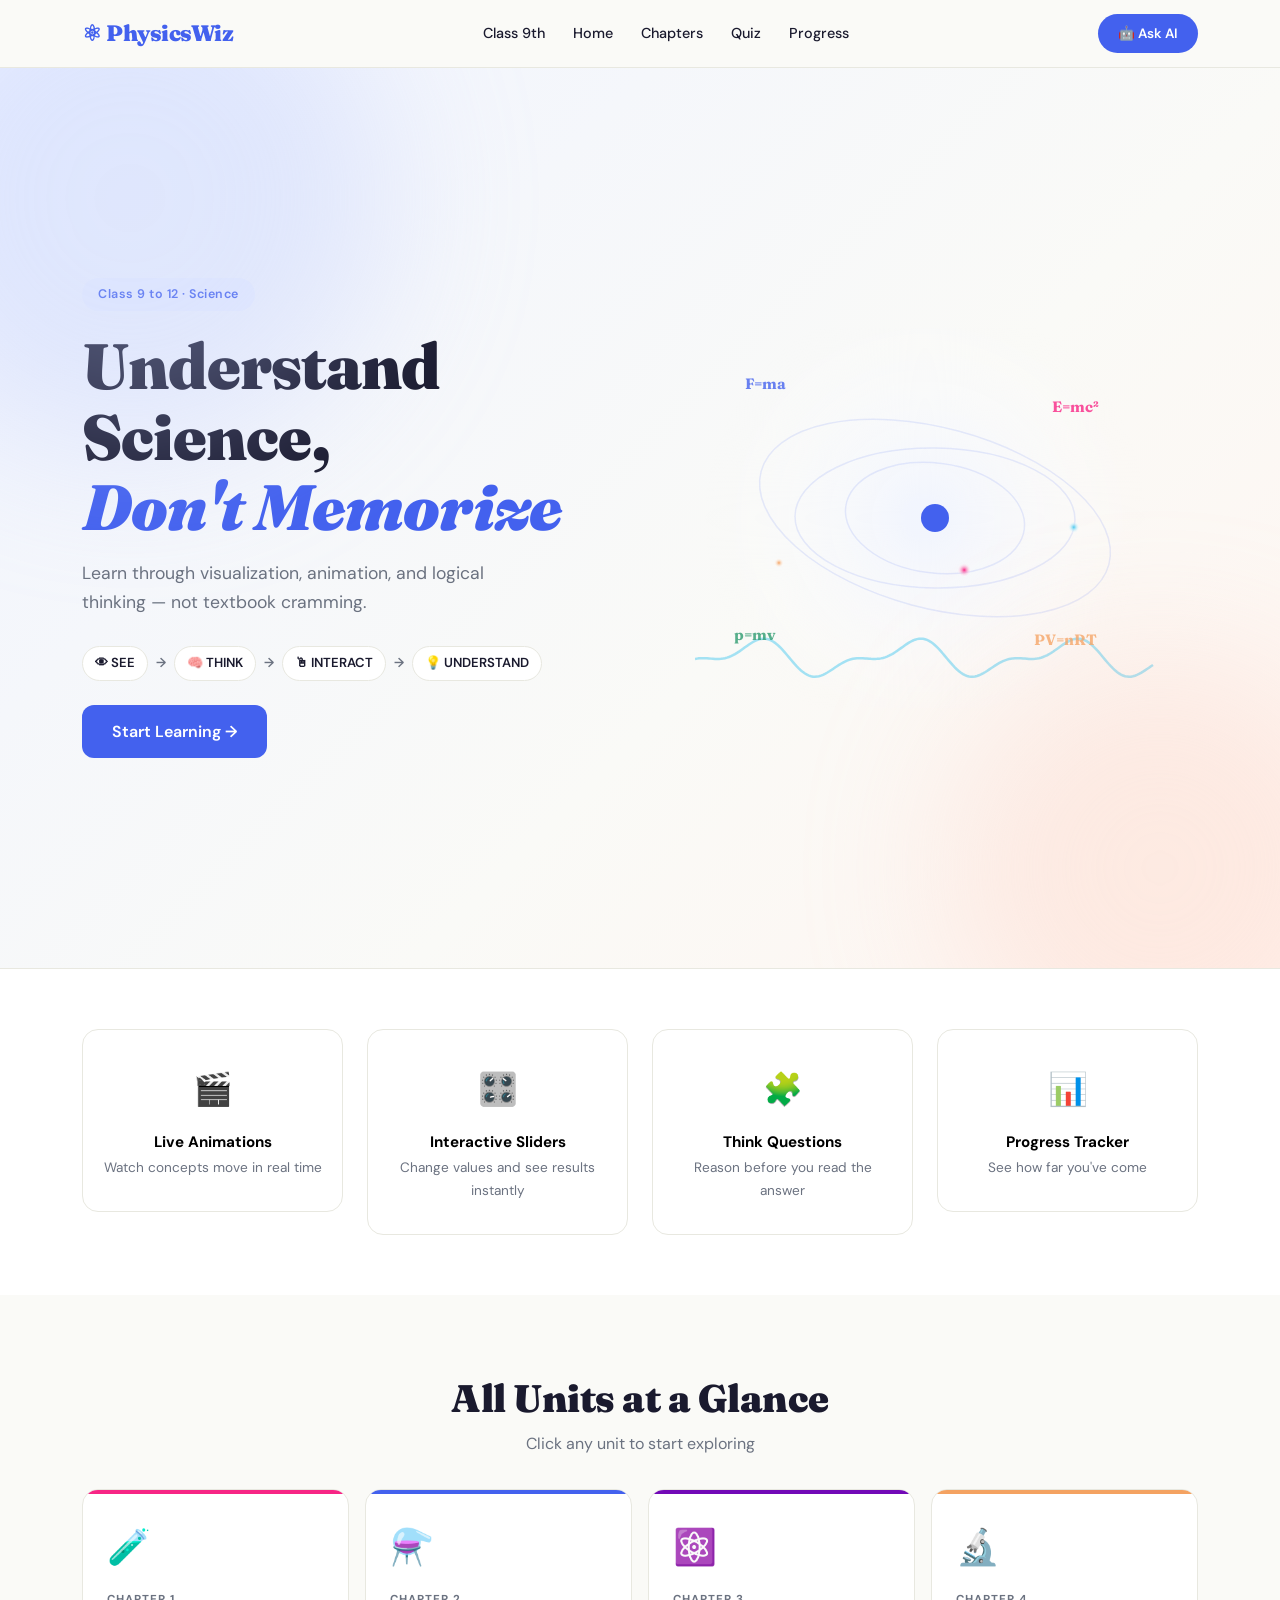
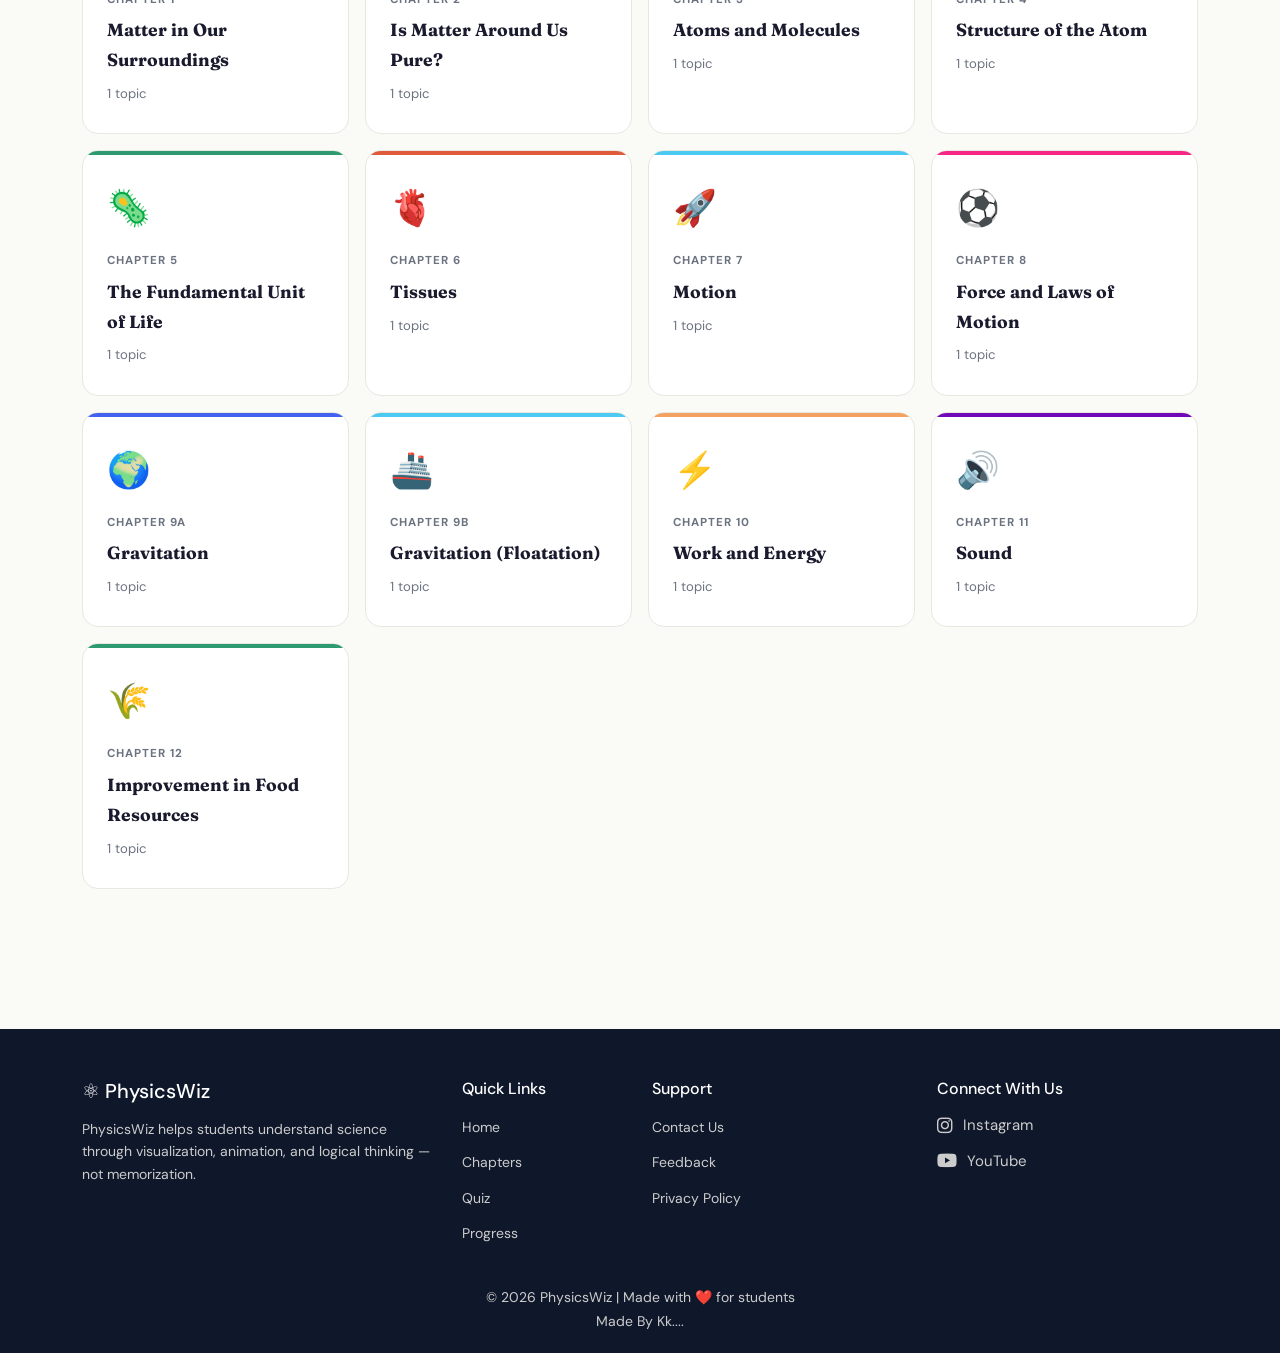
==== Class9th/class_Ninth.html @ 3801baea "Add files via upload" ====
<!DOCTYPE html>
<html lang="en">

<head>
  <meta charset="UTF-8" />
  <meta name="viewport" content="width=device-width, initial-scale=1.0" />
  <title>PhysicsWiz — Understand, Don't Memorize</title>
  <link href="https://cdn.jsdelivr.net/npm/bootstrap@5.3.3/dist/css/bootstrap.min.css" rel="stylesheet" />
  <link
    href="https://fonts.googleapis.com/css2?family=Fraunces:ital,wght@0,400;0,700;0,900;1,400&family=DM+Sans:wght@300;400;500;600&display=swap"
    rel="stylesheet" />
  <link rel="stylesheet" href="class9th.css" />
  <link rel="stylesheet" href="https://cdnjs.cloudflare.com/ajax/libs/font-awesome/6.5.0/css/all.min.css">
</head>

<body>

  <!--Nav Bar -->

  <nav class="pw-nav" id="mainNav">
    <div class="container d-flex align-items-center justify-content-between">

      <a href="#" class="pw-brand" onclick="showPage('home')">⚛ PhysicsWiz</a>

      <!-- MOBILE MENU BUTTON -->
      <button class="menu-toggle" id="menuBtn" onclick="toggleMenu(event)">
        <i class="fas fa-bars"></i>
      </button>

      <!-- NAV LINKS -->
      <div class="nav-links" id="mobileMenu">
        <a href="class_Ninth.html">Class 9th</a>
        <a href="#" onclick="showPage('home')">Home</a>
        <a href="#" onclick="showPage('units')">Chapters</a>
        <a href="#" onclick="showPage('quiz')">Quiz</a>
        <a href="#" onclick="showPage('progress')">Progress</a>
      </div>

      <button class="pw-ask-btn" onclick="openAskAI()">🤖 Ask AI</button>

    </div>
  </nav>

  <!-- ============================================================ HOME PAGE -->
  <div id="page-home" class="page active">

    <section class="hero-section">
      <div class="hero-blob blob1"></div>
      <div class="hero-blob blob2"></div>
      <div class="container">
        <div class="row align-items-center min-vh-100">
          <div class="col-lg-6">
            <div class="hero-badge">Class 9 to 12 · Science</div>
            <h1 class="hero-title">Understand Science,<br><em>Don't Memorize</em></h1>
            <p class="hero-sub">Learn through visualization, animation, and logical thinking — not textbook cramming.
            </p>
            <div class="hero-flow">
              <span>👁 SEE</span><span class="arrow">→</span>
              <span>🧠 THINK</span><span class="arrow">→</span>
              <span>🖱 INTERACT</span><span class="arrow">→</span>
              <span>💡 UNDERSTAND</span>
            </div>
            <button class="pw-btn-primary mt-4" onclick="showPage('units')">Start Learning →</button>
          </div>
          <div class="col-lg-6 d-none d-lg-flex justify-content-center">
            <canvas id="heroCanvas" width="460" height="380"></canvas>
          </div>
        </div>
      </div>
    </section>

    <!-- FEATURES -->
    <section class="features-section">
      <div class="container">
        <div class="row g-4">
          <div class="col-md-3 col-6">
            <div class="feat-card">
              <div class="feat-icon">🎬</div>
              <a class="feat-title" href="/B_features/Animation.html" style="text-decoration: none; color: black;">Live
                Animations</a>
              <div class="feat-desc">Watch concepts move in real time</div>
            </div>
          </div>
          <div class="col-md-3 col-6">
            <div class="feat-card">
              <div class="feat-icon">🎛️</div>
              <a class="feat-title" href="/B_features/Animation.html"
                style="text-decoration: none; color: black;">Interactive Sliders</a>
              <div class="feat-desc">Change values and see results instantly</div>
            </div>
          </div>
          <div class="col-md-3 col-6">
            <div class="feat-card">
              <div class="feat-icon">🧩</div>
              <a class="feat-title" href="/B_features/Animation.html" style="text-decoration: none; color: black;">Think
                Questions</a>
              <div class="feat-desc">Reason before you read the answer</div>
            </div>
          </div>
          <div class="col-md-3 col-6">
            <div class="feat-card">
              <div class="feat-icon">📊</div>
              <a class="feat-title" href="/B_features/Animation.html"
                style="text-decoration: none; color: black;">Progress Tracker</a>
              <div class="feat-desc">See how far you've come</div>
            </div>
          </div>
        </div>
      </div>
    </section>

    <!-- QUICK UNITS -->
    <section class="section-pad">
      <div class="container">
        <h2 class="section-heading text-center">All Units at a Glance</h2>
        <p class="section-sub text-center">Click any unit to start exploring</p>
        <div class="row g-3 mt-3" id="homeUnitGrid"></div>
      </div>
    </section>
  </div>

  <!-- ============================================================ UNITS PAGE -->
  <div id="page-units" class="page">
    <div class="page-hero">
      <div class="container">
        <h2 class="page-title">📚 All Chapters</h2>
        <p class="page-sub">Choose a chapter to begin your journey</p>
      </div>
    </div>
    <div class="container section-pad">
      <div class="row g-4" id="unitsGrid"></div>
    </div>
  </div>

  <!-- ============================================================ CONCEPT PAGE -->
  <div id="page-concept" class="page">
    <div class="container section-pad" id="conceptContent"></div>
  </div>

  <!-- ============================================================ QUIZ PAGE -->
  <div id="page-quiz" class="page">
    <div class="page-hero">
      <div class="container">
        <h2 class="page-title">🎯 Chapter Quiz</h2>
        <p class="page-sub">Test your understanding — instant feedback after each answer</p>
      </div>
    </div>
    <div class="container section-pad">
      <div class="row justify-content-center">
        <div class="col-lg-8">
          <div class="quiz-chapter-select mb-4">
            <label class="fw-600 mb-2 d-block">Choose Chapter:</label>
            <select class="pw-select" id="quizChapterSelect" onchange="loadQuiz()"></select>
          </div>
          <div id="quizContainer"></div>
        </div>
      </div>
    </div>
  </div>

  <!-- ============================================================ PROGRESS PAGE -->
  <div id="page-progress" class="page">
    <div class="page-hero">
      <div class="container">
        <h2 class="page-title">📈 My Progress</h2>
        <p class="page-sub">Track your learning journey</p>
      </div>
    </div>
    <div class="container section-pad">
      <div class="row g-4">
        <div class="col-lg-4">
          <div class="progress-card text-center">
            <div class="big-stat" id="progPercent">0%</div>
            <div class="stat-label">Overall Completion</div>
            <div class="pw-progress mt-3">
              <div class="pw-progress-bar" id="overallBar" style="width:0%"></div>
            </div>
          </div>
        </div>
        <div class="col-lg-4">
          <div class="progress-card text-center">
            <div class="big-stat" id="progTopics">0</div>
            <div class="stat-label">Topics Completed</div>
          </div>
        </div>
        <div class="col-lg-4">
          <div class="progress-card text-center">
            <div class="big-stat" id="progQuiz">0</div>
            <div class="stat-label">Quiz Score Points</div>
          </div>
        </div>
      </div>
      <div class="mt-5" id="progressDetails"></div>
      <div class="text-center mt-4">
        <button class="pw-btn-outline" onclick="resetProgress()">🔄 Reset Progress</button>
      </div>
    </div>
  </div>

  <!-- ============================================================ ASK AI MODAL -->
  <div class="pw-modal" id="askAIModal">
    <div class="pw-modal-box">
      <div class="pw-modal-head">
        <span>🤖 Ask PhysicsWiz AI</span>
        <button class="pw-modal-close" onclick="closeAskAI()">✕</button>
      </div>
      <div class="pw-modal-body">
        <p class="text-muted small mb-3">Ask any Class 10 or 12 Physics question — get a clear, simple explanation.</p>
        <div id="aiChat" class="ai-chat-box"></div>
        <div class="ai-input-row mt-3">
          <input type="text" id="aiInput" class="pw-input" placeholder="e.g. Why does current flow from + to −?"
            onkeydown="if(event.key==='Enter')sendAI()" />
          <button class="pw-btn-primary" onclick="sendAI()">Ask</button>
        </div>
      </div>
    </div>
  </div>

  <script src="https://cdn.jsdelivr.net/npm/bootstrap@5.3.3/dist/js/bootstrap.bundle.min.js"></script>
  <script src="data.js"></script>
  <script src="app.js"></script>


  <!-- ================= FOOTER ================= -->
  <footer class="pw-footer">

    <div class="container">
      <div class="row g-4">

        <!-- ABOUT -->
        <div class="col-md-4">
          <h5>⚛ PhysicsWiz</h5>
          <p>
            PhysicsWiz helps students understand science through
            visualization, animation, and logical thinking — not memorization.
          </p>
        </div>

        <!-- QUICK LINKS -->
        <div class="col-md-2">
          <h6>Quick Links</h6>
          <ul>
            <li><a href="#" onclick="showPage('home')">Home</a></li>
            <li><a href="#" onclick="showPage('units')">Chapters</a></li>
            <li><a href="#" onclick="showPage('quiz')">Quiz</a></li>
            <li><a href="#" onclick="showPage('progress')">Progress</a></li>
          </ul>
        </div>

        <!-- SUPPORT -->
        <div class="col-md-3">
          <h6>Support</h6>
          <ul>
            <li><a href="Login.html">Contact Us</a></li>
            <li><a href="Feedback.html">Feedback</a></li>
            <li><a href="Privacy.html">Privacy Policy</a></li>
          </ul>
        </div>

        <!-- SOCIAL -->
        <div class="col-md-3">
          <h6>Connect With Us</h6>

          <div class="social-icons">
            <a href="https://www.instagram.com/vashistha_kk_?igsh=aXB6cnVmYXVwcDll" target="_blank"
              class="social-link insta">
              <i class="fab fa-instagram"></i> Instagram </a>

            <a href="https://youtube.com/@nangamerr?si=YR5rqwl-eV5WVRMB" target="_blank" class="social-link yt">
              <i class="fab fa-youtube"></i> YouTube
            </a>
          </div>
        </div>

        <div class="text-center small">
          © 2026 PhysicsWiz | Made with ❤️ for students <br> Made By Kk....
        </div>
      </div>

  </footer>
</body>

</html>
---- Class9th/class9th.css ----
/* ============================================================
   SCIENCEWIZ CLASS 9 — STYLESHEET
   Same design as PhysicsWiz — Warm Scientific aesthetic
   Fraunces serif display, DM Sans body
   ============================================================ */

:root {
  --ink: #1a1a2e;
  --accent: #4361ee;
  --accent2: #f72585;
  --accent3: #4cc9f0;
  --gold: #f4a261;
  --cream: #fafaf7;
  --card: #ffffff;
  --border: #e8e8e0;
  --muted: #6b7280;
  --success: #2d9b6f;
  --warn: #e05b3c;
  --radius: 16px;
  --shadow: 0 4px 24px rgba(67, 97, 238, 0.08);
}

*,
*::before,
*::after {
  box-sizing: border-box;
  margin: 0;
  padding: 0;
}

body {
  font-family: 'DM Sans', sans-serif;
  background: var(--cream);
  color: var(--ink);
  line-height: 1.7;
  padding-top: 68px;
}

/* ---- NAV ---- */
.pw-nav {
  position: fixed;
  top: 0;
  left: 0;
  right: 0;
  z-index: 999;
  background: rgba(250, 250, 247, 0.92);
  backdrop-filter: blur(14px);
  border-bottom: 1px solid var(--border);
  height: 68px;
  display: flex;
  align-items: center;
}

.pw-nav .container {
  height: 100%;
}

.pw-brand {
  font-family: 'Fraunces', serif;
  font-weight: 900;
  font-size: 1.4rem;
  color: var(--accent);
  text-decoration: none;
  letter-spacing: -0.5px;
}

.nav-links a {
  color: var(--ink);
  text-decoration: none;
  font-weight: 500;
  font-size: 0.9rem;
  transition: color 0.2s;
}

.nav-links a:hover {
  color: var(--accent);
}

.pw-ask-btn {
  background: var(--accent);
  color: #fff;
  border: none;
  border-radius: 100px;
  padding: 8px 20px;
  font-size: 0.85rem;
  font-weight: 600;
  cursor: pointer;
  transition: background 0.2s, transform 0.1s;
  font-family: 'DM Sans', sans-serif;
}

.pw-ask-btn:hover {
  background: #3251d4;
  transform: translateY(-1px);
}

/* ---- PAGES ---- */
.page {
  display: none;
}

.page.active {
  display: block;
}

/* ---- HERO ---- */
.hero-section {
  position: relative;
  overflow: hidden;
  background: linear-gradient(135deg, #f0f4ff 0%, #fafaf7 60%, #fff5f0 100%);
  min-height: 100vh;
  display: flex;
  align-items: center;
}

.hero-blob {
  position: absolute;
  border-radius: 50%;
  filter: blur(80px);
  opacity: 0.35;
}

.blob1 {
  width: 500px;
  height: 500px;
  background: radial-gradient(circle, #c7d7fd, #a5b4fc);
  top: -120px;
  left: -120px;
}

.blob2 {
  width: 400px;
  height: 400px;
  background: radial-gradient(circle, #fde8d8, #fca89a);
  bottom: -100px;
  right: -80px;
}

.hero-badge {
  display: inline-block;
  background: #eef2ff;
  color: var(--accent);
  border-radius: 100px;
  padding: 6px 16px;
  font-size: 0.78rem;
  font-weight: 600;
  letter-spacing: 0.5px;
  margin-bottom: 20px;
}

.hero-title {
  font-family: 'Fraunces', serif;
  font-size: clamp(2.4rem, 5vw, 4rem);
  font-weight: 900;
  line-height: 1.1;
  letter-spacing: -1px;
  margin-bottom: 16px;
}

.hero-title em {
  color: var(--accent);
  font-style: italic;
}

.hero-sub {
  font-size: 1.1rem;
  color: var(--muted);
  max-width: 440px;
  margin-bottom: 28px;
}

.hero-flow {
  display: flex;
  align-items: center;
  flex-wrap: wrap;
  gap: 8px;
  font-size: 0.82rem;
  font-weight: 600;
  color: var(--ink);
}

.hero-flow span:not(.arrow) {
  background: #fff;
  border: 1px solid var(--border);
  border-radius: 100px;
  padding: 5px 12px;
}

.hero-flow .arrow {
  color: var(--muted);
}

/* ---- BUTTONS ---- */
.pw-btn-primary {
  background: var(--accent);
  color: #fff;
  border: none;
  border-radius: 12px;
  padding: 13px 30px;
  font-size: 1rem;
  font-weight: 600;
  cursor: pointer;
  transition: all 0.2s;
  font-family: 'DM Sans', sans-serif;
  display: inline-block;
  text-decoration: none;
}

.pw-btn-primary:hover {
  background: #3251d4;
  transform: translateY(-2px);
  box-shadow: 0 8px 24px rgba(67, 97, 238, 0.25);
}

.pw-btn-outline {
  background: transparent;
  color: var(--accent);
  border: 2px solid var(--accent);
  border-radius: 12px;
  padding: 11px 28px;
  font-size: 0.95rem;
  font-weight: 600;
  cursor: pointer;
  transition: all 0.2s;
  font-family: 'DM Sans', sans-serif;
}

.pw-btn-outline:hover {
  background: var(--accent);
  color: #fff;
}

.w-100 {
  width: 100%;
}

/* ---- FEATURES ---- */
.features-section {
  background: #fff;
  padding: 60px 0;
  border-top: 1px solid var(--border);
}

.feat-card {
  text-align: center;
  padding: 32px 20px;
  border-radius: var(--radius);
  border: 1px solid var(--border);
  transition: box-shadow 0.2s, transform 0.2s;
}

.feat-card:hover {
  box-shadow: var(--shadow);
  transform: translateY(-4px);
}

.feat-icon {
  font-size: 2rem;
  margin-bottom: 12px;
}

.feat-title {
  font-weight: 700;
  font-size: 0.95rem;
  margin-bottom: 4px;
}

.feat-desc {
  color: var(--muted);
  font-size: 0.85rem;
}

/* ---- SECTION ---- */
.section-pad {
  padding: 80px 0;
}

.section-heading {
  font-family: 'Fraunces', serif;
  font-size: clamp(1.8rem, 3vw, 2.6rem);
  font-weight: 900;
  letter-spacing: -0.5px;
}

.section-sub {
  color: var(--muted);
  font-size: 1rem;
}

/* ---- PAGE HERO ---- */
.page-hero {
  background: linear-gradient(135deg, #eef2ff 0%, #fafaf7 100%);
  padding: 60px 0 40px;
  border-bottom: 1px solid var(--border);
}

.page-title {
  font-family: 'Fraunces', serif;
  font-size: clamp(1.8rem, 4vw, 2.8rem);
  font-weight: 900;
  letter-spacing: -0.5px;
}

.page-sub {
  color: var(--muted);
  font-size: 1rem;
  margin-top: 6px;
}

/* ---- UNIT CARDS ---- */
.unit-card {
  background: var(--card);
  border-radius: var(--radius);
  border: 1px solid var(--border);
  padding: 28px 24px;
  cursor: pointer;
  transition: box-shadow 0.2s, transform 0.2s, border-color 0.2s;
  height: 100%;
  position: relative;
  overflow: hidden;
}

.unit-card::before {
  content: '';
  position: absolute;
  top: 0;
  left: 0;
  right: 0;
  height: 4px;
  border-radius: var(--radius) var(--radius) 0 0;
  background: var(--unit-color, var(--accent));
}

.unit-card:hover {
  box-shadow: 0 8px 32px rgba(31, 169, 228, 0.585);
  transform: translateY(-4px);
  border-color: var(--accent);
}

.unit-emoji {
  font-size: 2.2rem;
  margin-bottom: 12px;
}

.unit-num {
  font-size: 0.72rem;
  font-weight: 700;
  color: var(--muted);
  letter-spacing: 1px;
  text-transform: uppercase;
  margin-bottom: 6px;
}

.unit-title {
  font-family: 'Fraunces', serif;
  font-size: 1.1rem;
  font-weight: 700;
  margin-bottom: 8px;
}

.unit-topics {
  font-size: 0.82rem;
  color: var(--muted);
}

.unit-done-badge {
  display: inline-block;
  background: #dcfce7;
  color: var(--success);
  border-radius: 100px;
  padding: 2px 10px;
  font-size: 0.72rem;
  font-weight: 700;
  margin-top: 10px;
}

/* ---- CONCEPT PAGE ---- */
.concept-header {
  margin-bottom: 48px;
}

.concept-badge {
  display: inline-block;
  background: #eef2ff;
  color: var(--accent);
  border-radius: 100px;
  padding: 5px 14px;
  font-size: 0.75rem;
  font-weight: 700;
  letter-spacing: 0.5px;
  margin-bottom: 16px;
}

.concept-title {
  font-family: 'Fraunces', serif;
  font-size: clamp(2rem, 4vw, 3rem);
  font-weight: 900;
  letter-spacing: -0.5px;
}

/* STEP CARD */
.step-card {
  background: var(--card);
  border-radius: var(--radius);
  border: 1px solid var(--border);
  padding: 32px;
  margin-bottom: 28px;
  box-shadow: 0 2px 12px rgba(0, 0, 0, 0.04);
}

.step-label {
  display: flex;
  align-items: center;
  gap: 10px;
  font-size: 0.78rem;
  font-weight: 700;
  letter-spacing: 1px;
  text-transform: uppercase;
  color: var(--muted);
  margin-bottom: 16px;
}

.step-num {
  width: 28px;
  height: 28px;
  border-radius: 50%;
  background: var(--accent);
  color: #fff;
  display: flex;
  align-items: center;
  justify-content: center;
  font-size: 0.75rem;
}

/* REAL Q */
.step-question {
  font-family: 'Fraunces', serif;
  font-size: 1.3rem;
  font-weight: 700;
  color: var(--ink);
  line-height: 1.4;
  font-style: italic;
}

/* EXPLANATION */
.step-explanation {
  font-size: 0.97rem;
  color: var(--ink);
}

.step-explanation p {
  margin-bottom: 12px;
}

.step-explanation ul {
  padding-left: 22px;
  margin-bottom: 12px;
}

.step-explanation li {
  margin-bottom: 6px;
}

/* FORMULA BOX */
.formula-box {
  background: #f8f9ff;
  border: 1px solid #dde4fd;
  border-radius: 12px;
  padding: 16px 24px;
  text-align: center;
  font-family: 'Fraunces', serif;
  font-size: 1.4rem;
  font-weight: 700;
  color: var(--accent);
  margin: 16px 0;
  letter-spacing: 1px;
}

/* VIZ BOX */
.viz-box {
  background: #f8f9ff;
  border-radius: 14px;
  overflow: hidden;
  border: 1px solid var(--border);
}

.viz-box canvas {
  display: block;
  width: 100%;
  max-height: 220px;
}

.viz-label {
  font-size: 0.78rem;
  color: var(--muted);
  text-align: center;
  padding: 8px;
  background: rgba(255, 255, 255, 0.7);
}

/* THINK BOX */
.think-box {
  background: #fffbeb;
  border-radius: 12px;
  border: 1px solid #fde68a;
  padding: 24px;
}

.think-label {
  font-size: 0.82rem;
  font-weight: 700;
  color: #92400e;
  margin-bottom: 10px;
}

.think-q {
  font-family: 'Fraunces', serif;
  font-size: 1.05rem;
  font-weight: 700;
  color: #78350f;
  margin-bottom: 16px;
}

.think-reveal-btn {
  background: #f59e0b;
  color: #fff;
  border: none;
  border-radius: 10px;
  padding: 10px 22px;
  font-size: 0.88rem;
  font-weight: 600;
  cursor: pointer;
  font-family: 'DM Sans', sans-serif;
  transition: all 0.2s;
}

.think-reveal-btn:hover {
  background: #d97706;
}

.think-answer {
  display: none;
  margin-top: 16px;
  background: #fff;
  border-radius: 10px;
  padding: 16px;
  font-size: 0.93rem;
  line-height: 1.7;
  border-left: 3px solid #f59e0b;
}

/* INTERACT */
.interact-box {
  background: #f8f9ff;
  border-radius: 14px;
  padding: 24px;
  border: 1px solid var(--border);
}

.interact-box label {
  font-weight: 600;
  font-size: 0.93rem;
}

.pw-slider {
  width: 100%;
  height: 6px;
  border-radius: 3px;
  background: linear-gradient(90deg, var(--accent), var(--accent3));
  outline: none;
  -webkit-appearance: none;
  cursor: pointer;
  box-shadow: 0 2px 8px rgba(67, 97, 238, 0.3);
}

.interact-result {
  background: #fff;
  border-radius: 10px;
  padding: 16px 20px;
  margin-top: 16px;
  font-size: 1rem;
  font-weight: 600;
  color: var(--ink);
  border: 1px solid var(--border);
  min-height: 52px;
}

/* SUMMARY BOX */
.summary-box {
  background: linear-gradient(135deg, #f0fdf4, #f0f4ff);
  border: 1px solid #c6f6d5;
  border-radius: var(--radius);
  padding: 28px;
}

.summary-box h5 {
  font-family: 'Fraunces', serif;
  font-weight: 700;
  margin-bottom: 14px;
  color: var(--success);
}

.summary-box ul {
  margin: 0;
  padding-left: 20px;
}

.summary-box li {
  margin-bottom: 8px;
  font-size: 0.95rem;
  color: #374151;
}

/* MARK DONE BTN */
.mark-done-btn {
  background: var(--success);
  color: #fff;
  border: none;
  border-radius: 12px;
  padding: 13px 30px;
  font-size: 1rem;
  font-weight: 600;
  cursor: pointer;
  font-family: 'DM Sans', sans-serif;
  transition: all 0.2s;
}

.mark-done-btn:hover {
  background: #258a5f;
  transform: translateY(-1px);
}

.mark-done-btn.done {
  background: #6b7280;
  cursor: default;
  transform: none;
}

/* ---- SIDEBAR ---- */
.sidebar-card {
  background: var(--card);
  border-radius: var(--radius);
  border: 1px solid var(--border);
  padding: 20px;
  box-shadow: var(--shadow);
}

.sidebar-title {
  font-family: 'Fraunces', serif;
  font-weight: 700;
  font-size: 0.95rem;
  color: var(--ink);
  margin-bottom: 14px;
}

.sidebar-unit {
  display: flex;
  align-items: center;
  gap: 10px;
  padding: 10px;
  border-radius: 10px;
  cursor: pointer;
  transition: background 0.15s;
  border: 1.5px solid transparent;
  margin-bottom: 4px;
}

.sidebar-unit:hover {
  background: #eef2ff;
}

.sidebar-unit.active {
  background: #eef2ff;
  border-color: var(--accent);
}

.sidebar-emoji {
  font-size: 1.3rem;
  flex-shrink: 0;
}

.sidebar-unum {
  font-size: 0.65rem;
  font-weight: 700;
  color: var(--muted);
  letter-spacing: 0.5px;
  text-transform: uppercase;
}

.sidebar-utitle {
  font-size: 0.82rem;
  font-weight: 600;
  color: var(--ink);
}

.sidebar-check {
  margin-left: auto;
  color: var(--success);
  font-weight: 700;
}

.did-you-know {
  font-size: 0.88rem;
  color: #374151;
  line-height: 1.65;
  background: #fffbeb;
  border-radius: 10px;
  padding: 14px;
  border: 1px solid #fde68a;
}

/* ---- QUIZ ---- */
.pw-select {
  width: 100%;
  padding: 12px 16px;
  border-radius: 10px;
  border: 1.5px solid var(--border);
  background: #fff;
  font-family: 'DM Sans', sans-serif;
  font-size: 0.95rem;
  color: var(--ink);
  outline: none;
  cursor: pointer;
}

.quiz-card {
  background: var(--card);
  border-radius: var(--radius);
  border: 1px solid var(--border);
  padding: 28px;
  margin-bottom: 24px;
  box-shadow: 0 2px 12px rgba(0, 0, 0, 0.04);
}

.quiz-q-num {
  font-size: 0.75rem;
  font-weight: 700;
  color: var(--muted);
  letter-spacing: 1px;
  text-transform: uppercase;
  margin-bottom: 10px;
}

.quiz-question {
  font-family: 'Fraunces', serif;
  font-size: 1.15rem;
  font-weight: 700;
  margin-bottom: 20px;
}

.quiz-option {
  display: flex;
  align-items: center;
  gap: 12px;
  width: 100%;
  background: #f9f9f9;
  border: 2px solid var(--border);
  border-radius: 10px;
  padding: 12px 18px;
  text-align: left;
  font-size: 0.92rem;
  font-weight: 500;
  cursor: pointer;
  margin-bottom: 10px;
  font-family: 'DM Sans', sans-serif;
  color: var(--ink);
  transition: border-color 0.2s, background 0.2s;
}

.quiz-option:hover:not(:disabled) {
  border-color: var(--accent);
  background: #eef2ff;
}

.quiz-option.correct {
  border-color: var(--success);
  background: #f0fdf4;
  color: var(--success);
}

.quiz-option.wrong {
  border-color: var(--warn);
  background: #fff5f0;
  color: var(--warn);
}

.opt-letter {
  width: 24px;
  height: 24px;
  border-radius: 50%;
  background: var(--border);
  display: flex;
  align-items: center;
  justify-content: center;
  font-size: 0.75rem;
  font-weight: 700;
  flex-shrink: 0;
  color: var(--muted);
}

.quiz-option.correct .opt-letter {
  background: var(--success);
  color: #fff;
}

.quiz-option.wrong .opt-letter {
  background: var(--warn);
  color: #fff;
}

.quiz-explanation {
  display: none;
  margin-top: 14px;
  background: #f8f9ff;
  border-radius: 10px;
  padding: 14px;
  font-size: 0.88rem;
  line-height: 1.7;
  border-left: 3px solid var(--accent);
  color: #374151;
}

.quiz-result-bar {
  background: var(--card);
  border-radius: var(--radius);
  border: 1px solid var(--border);
  padding: 36px;
  text-align: center;
  margin-top: 20px;
}

.quiz-score-display {
  font-family: 'Fraunces', serif;
  font-size: 1.6rem;
  font-weight: 900;
  color: var(--accent);
}

.quiz-chapter-select {}

/* ---- PROGRESS ---- */
.progress-card {
  background: var(--card);
  border-radius: var(--radius);
  border: 1px solid var(--border);
  padding: 36px 24px;
  box-shadow: var(--shadow);
}

.big-stat {
  font-family: 'Fraunces', serif;
  font-size: 3.5rem;
  font-weight: 900;
  color: var(--accent);
  line-height: 1;
}

.stat-label {
  color: var(--muted);
  font-size: 0.9rem;
  margin-top: 8px;
}

.pw-progress {
  height: 8px;
  background: #e8e8e0;
  border-radius: 4px;
  overflow: hidden;
}

.pw-progress-bar {
  height: 100%;
  background: linear-gradient(90deg, var(--accent), var(--accent3));
  border-radius: 4px;
  transition: width 0.8s ease;
}

.progress-topic-row {
  display: flex;
  align-items: center;
  justify-content: space-between;
  padding: 12px 0;
  border-bottom: 1px solid var(--border);
  gap: 12px;
}

.progress-topic-name {
  font-size: 0.92rem;
  font-weight: 500;
}

.progress-topic-status {
  font-size: 0.78rem;
  font-weight: 700;
  padding: 3px 12px;
  border-radius: 100px;
}

.status-done {
  background: #dcfce7;
  color: var(--success);
}

.status-pending {
  background: #f3f4f6;
  color: var(--muted);
}

/* ---- AI MODAL ---- */
.pw-modal {
  display: none;
  position: fixed;
  inset: 0;
  z-index: 9999;
  background: rgba(26, 26, 46, 0.5);
  backdrop-filter: blur(4px);
  align-items: flex-end;
  justify-content: center;
  padding: 20px;
}

.pw-modal.open {
  display: flex;
  align-items: center;
}

.pw-modal-box {
  background: #fff;
  border-radius: 20px;
  width: 100%;
  max-width: 560px;
  box-shadow: 0 24px 80px rgba(0, 0, 0, 0.2);
  animation: slideUp 0.3s ease;
}

@keyframes slideUp {
  from {
    transform: translateY(40px);
    opacity: 0;
  }

  to {
    transform: none;
    opacity: 1;
  }
}

.pw-modal-head {
  display: flex;
  align-items: center;
  justify-content: space-between;
  padding: 20px 24px;
  border-bottom: 1px solid var(--border);
  font-weight: 700;
  font-size: 1rem;
}

.pw-modal-close {
  background: none;
  border: none;
  font-size: 1.1rem;
  cursor: pointer;
  color: var(--muted);
  padding: 4px 8px;
}

.pw-modal-body {
  padding: 20px 24px;
}

.ai-chat-box {
  height: 260px;
  overflow-y: auto;
  background: #f9f9f9;
  border-radius: 12px;
  padding: 14px;
  display: flex;
  flex-direction: column;
  gap: 10px;
}

.ai-msg {
  border-radius: 10px;
  padding: 10px 14px;
  font-size: 0.88rem;
  line-height: 1.65;
  max-width: 90%;
}

.ai-msg.user {
  background: var(--accent);
  color: #fff;
  align-self: flex-end;
}

.ai-msg.bot {
  background: #fff;
  border: 1px solid var(--border);
  align-self: flex-start;
}

.ai-msg.thinking {
  color: var(--muted);
  font-style: italic;
}

.ai-input-row {
  display: flex;
  gap: 10px;
}

.pw-input {
  flex: 1;
  padding: 11px 16px;
  border-radius: 10px;
  border: 1.5px solid var(--border);
  font-family: 'DM Sans', sans-serif;
  font-size: 0.92rem;
  outline: none;
  color: var(--ink);
}

.pw-input:focus {
  border-color: var(--accent);
}

.fw-600 {
  font-weight: 600;
}

/* ---- BACK BTN ---- */
.back-btn {
  display: inline-flex;
  align-items: center;
  gap: 6px;
  color: var(--muted);
  font-size: 0.88rem;
  font-weight: 600;
  cursor: pointer;
  margin-bottom: 32px;
  text-decoration: none;
  background: none;
  border: none;
  padding: 0;
  font-family: 'DM Sans', sans-serif;
  transition: color 0.2s;
}

.back-btn:hover {
  color: var(--accent);
}

/* ---- TOPIC NAV ---- */
.topic-nav {
  display: flex;
  gap: 10px;
  flex-wrap: wrap;
  margin-bottom: 32px;
}

.topic-tab {
  background: #fff;
  border: 1.5px solid var(--border);
  border-radius: 100px;
  padding: 7px 18px;
  font-size: 0.82rem;
  font-weight: 600;
  cursor: pointer;
  transition: all 0.2s;
  font-family: 'DM Sans', sans-serif;
  color: var(--ink);
}

.topic-tab.active,
.topic-tab:hover {
  background: var(--accent);
  border-color: var(--accent);
  color: #fff;
}

/* ---- HERO CANVAS ---- */
#heroCanvas {
  border-radius: 20px;
}

/* ---- RESPONSIVE ---- */
@media (max-width: 768px) {
  .hero-section {
    padding-top: 24px;
  }

  .section-pad {
    padding: 50px 0;
  }

  .step-card {
    padding: 22px 18px;
  }

  .sidebar-card {
    margin-top: 20px;
  }
}

.pw-footer {
  background: #0f172a;
  color: #ccc;
  padding: 50px 0 20px;
  margin-top: 60px;
}

.pw-footer h5,
.pw-footer h6 {
  color: #fff;
  margin-bottom: 15px;
}

.pw-footer p {
  font-size: 14px;
  line-height: 1.6;
}

.pw-footer ul {
  list-style: none;
  padding: 0;
}

.pw-footer ul li {
  margin-bottom: 8px;
}

.pw-footer ul li a {
  color: #ccc;
  text-decoration: none;
  font-size: 14px;
}

.pw-footer ul li a:hover {
  color: #fff;
}

.social-icons {
  display: flex;
  flex-direction: column;
  gap: 10px;
}

.social-link {
  text-decoration: none;
  font-size: 15px;
  display: flex;
  align-items: center;
  gap: 10px;
  color: #ccc;
  transition: 0.3s;
}

/* ICON SIZE */
.social-link i {
  font-size: 18px;
}

/* HOVER COLORS */
.social-link.insta:hover {
  color: #e1306c;
}

.social-link.yt:hover {
  color: #ff0000;
}

.pw-footer hr {
  border-color: rgba(255, 255, 255, 0.1);
  margin: 25px 0;
}

/* =========================================================
   RESPONSIVE DESIGN
   Sirf responsive improvements — koi class/id change nahi
   ========================================================= */

/* ---------- LARGE TABLETS ---------- */
@media (max-width: 992px) {

  .hero-section {
    min-height: auto;
    padding: 90px 0 70px;
    text-align: center;
  }

  .hero-sub {
    margin-left: auto;
    margin-right: auto;
  }

  .hero-flow {
    justify-content: center;
  }

  .pw-btn-primary,
  .pw-btn-outline {
    width: auto;
  }

  #heroCanvas {
    width: 100%;
    max-width: 380px;
    height: auto;
    margin-top: 40px;
  }

  .step-question {
    font-size: 1.2rem;
  }

  .concept-title {
    font-size: 2.2rem;
  }

  .big-stat {
    font-size: 3rem;
  }

  .progress-topic-row {
    flex-direction: column;
    align-items: flex-start;
  }

  .social-icons {
    flex-direction: row;
    flex-wrap: wrap;
  }
}

.nav-links {
  display: flex;
  align-items: center;
  gap: 28px;
}


/* ---------- TABLETS ---------- */
@media (max-width: 768px) {

  body {
    padding-top: 62px;
  }

  .pw-nav {
    height: auto;
    padding: 12px 0;
  }

  .pw-nav .container {
    gap: 12px;
    flex-wrap: wrap;
  }

  .pw-brand {
    font-size: 1.2rem;
  }

  .nav-links {
    width: 100%;
    justify-content: center;
    flex-wrap: wrap;
    gap: 14px !important;
  }

  .nav-links a {
    font-size: 0.85rem;
  }

  .pw-ask-btn {
    padding: 8px 16px;
    font-size: 0.8rem;
  }

  .hero-section {
    padding-top: 100px;
    text-align: center;
  }

  .hero-title {
    font-size: 2.5rem;
    line-height: 1.2;
  }

  .hero-sub {
    font-size: 1rem;
    max-width: 100%;
  }

  .hero-flow {
    justify-content: center;
    gap: 6px;
  }

  .hero-flow span:not(.arrow) {
    font-size: 0.72rem;
    padding: 5px 10px;
  }

  .features-section {
    padding: 45px 0;
  }

  .feat-card {
    padding: 24px 16px;
  }

  .section-pad {
    padding: 50px 0;
  }

  .page-title {
    font-size: 2rem;
  }

  .page-sub {
    font-size: 0.92rem;
  }

  .concept-title {
    font-size: 1.9rem;
  }

  .step-card {
    padding: 22px 18px;
  }

  .step-question {
    font-size: 1.1rem;
  }

  .step-explanation {
    font-size: 0.94rem;
  }

  .think-box,
  .interact-box,
  .summary-box {
    padding: 20px;
  }

  .formula-box {
    font-size: 1.2rem;
    padding: 14px;
  }

  .quiz-card {
    padding: 22px 18px;
  }

  .quiz-question {
    font-size: 1rem;
  }

  .progress-card {
    padding: 28px 18px;
  }

  .big-stat {
    font-size: 2.6rem;
  }

  .pw-modal-box {
    border-radius: 16px;
  }

  .pw-modal-body,
  .pw-modal-head {
    padding: 18px;
  }

  .ai-chat-box {
    height: 220px;
  }

  .ai-input-row {
    flex-direction: column;
  }

  .ai-input-row button {
    width: 100%;
  }

  .pw-footer {
    text-align: center;
  }

  .social-icons {
    justify-content: center;
    align-items: center;
  }
}


/* ---------- MOBILE ---------- */
/* MOBILE MENU */
.menu-toggle {
  display: none;
  background: none;
  border: none;
  font-size: 1.4rem;
  color: var(--accent);
  cursor: pointer;
}

/* MOBILE RESPONSIVE NAV */
/* MOBILE MENU BUTTON */
.menu-toggle {
  display: none;
  background: white;
  border: none;
  font-size: 1.5rem;
  color: var(--accent);
  cursor: pointer;
  z-index: 10001;
  position: relative;
}

/* MOBILE NAV */
@media (max-width: 768px) {

  .menu-toggle {
    display: block;
  }

  .nav-links {
    position: fixed;
    top: 0;
    right: -260px;
    width: 240px;
    height: 100vh;
    background: white;
    display: flex;
    flex-direction: column;
    align-items: flex-start;
    justify-content: flex-start;
    padding: 100px 24px 24px;
    gap: 22px;
    box-shadow: -5px 0 25px rgba(0, 0, 0, 0.08);
    transition: right 0.3s ease;
    z-index: 9999;
  }

  .nav-links.active {
    right: 0;
  }

  .nav-links a {
    font-size: 1rem;
    font-weight: 600;
  }

  .pw-ask-btn {
    display: none;
  }
}

/* ---------- EXTRA SMALL DEVICES ---------- */
@media (max-width: 400px) {

  .hero-title {
    font-size: 1.7rem;
  }

  .hero-flow {
    flex-direction: column;
  }

  .hero-flow .arrow {
    display: none;
  }

  .pw-brand {
    font-size: 1rem;
  }

  .pw-ask-btn {
    width: 100%;
  }

  .section-heading {
    font-size: 1.5rem;
  }

  .page-title {
    font-size: 1.6rem;
  }

  .concept-title {
    font-size: 1.4rem;
  }

  .step-card,
  .quiz-card,
  .progress-card {
    padding: 18px 14px;
  }

  .big-stat {
    font-size: 2rem;
  }
}

/* =================================================
   MOBILE ONLY SINGLE COLUMN FIX
   Laptop/Desktop bilkul same rahega
================================================= */

/* ONLY MOBILE SCREEN */
@media (max-width: 768px) {

  /* Bootstrap grid override */
  .row {
    display: block !important;
    margin: 0 !important;
  }

  .col,
  .col-6,
  .col-md-3,
  .col-md-4,
  .col-lg-3,
  .col-lg-6,
  .col-md-2,
  .col-md-4,
  .col-md-3 {
    width: 100% !important;
    max-width: 100% !important;
    flex: 0 0 100% !important;
  }

  /* HERO */
  .hero-section {
    text-align: center;
    padding: 40px 15px;
  }

  .hero-title {
    font-size: 2rem !important;
    line-height: 1.3;
  }

  .hero-sub {
    font-size: 1rem;
  }

  .hero-flow {
    display: flex;
    flex-direction: column;
    gap: 8px;
  }

  /* Hide arrows on mobile */
  .hero-flow .arrow {
    display: none;
  }

  /* Canvas hide */
  #heroCanvas {
    display: none !important;
  }

  /* FEATURES */
  .features-section .feat-card {
    width: 100%;
    margin-bottom: 14px;
  }

  /* UNITS */
  #homeUnitGrid,
  #unitsGrid {
    display: block !important;
  }

  #homeUnitGrid>div,
  #unitsGrid>div {
    width: 100% !important;
    margin-bottom: 14px;
  }

  /* QUIZ */
  #quizContainer {
    width: 100% !important;
  }

  /* PROGRESS */
  .progress-card {
    width: 100% !important;
    margin-bottom: 15px;
  }

  /* FOOTER */
  .pw-footer {
    text-align: center;
    padding: 35px 15px;
  }

  .pw-footer .row {
    display: block !important;
  }

  .pw-footer .col-md-4,
  .pw-footer .col-md-3,
  .pw-footer .col-md-2 {
    width: 100% !important;
    margin-bottom: 20px;
  }

  /* MODAL */
  .pw-modal-box {
    width: 95% !important;
  }

  /* NAVBAR */
  /* NAVBAR */
  .pw-nav {
    flex-wrap: wrap;
    padding: 10px 15px;
  }

  .pw-nav .container {
    width: 100%;
  }

  .pw-nav-links {
    width: 100%;
    display: flex;
    flex-direction: column;
    gap: 10px;
    margin-top: 12px;
  }

  .pw-nav-links a {
    width: 100%;
    text-align: center;
  }

  .pw-ask-btn {
    display: block !important;
    width: 100%;
    margin-top: 10px;
  }
}
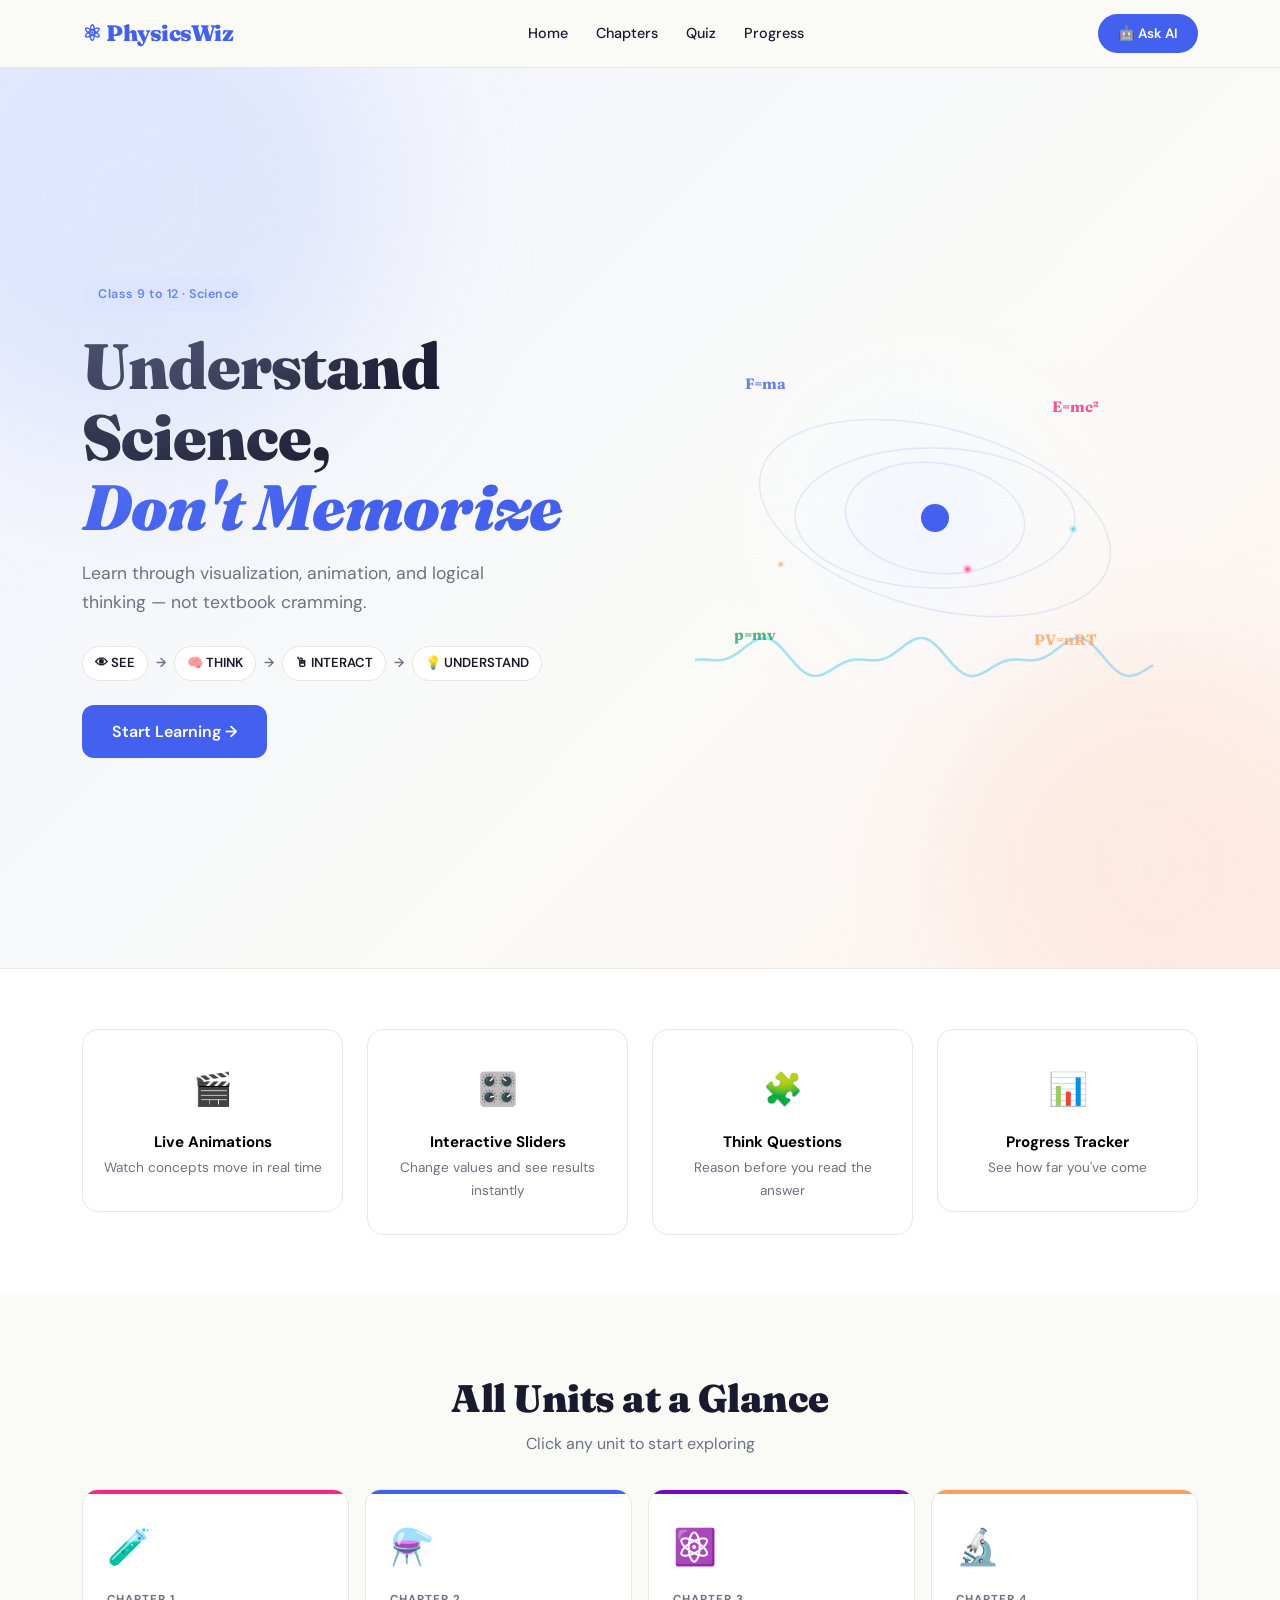
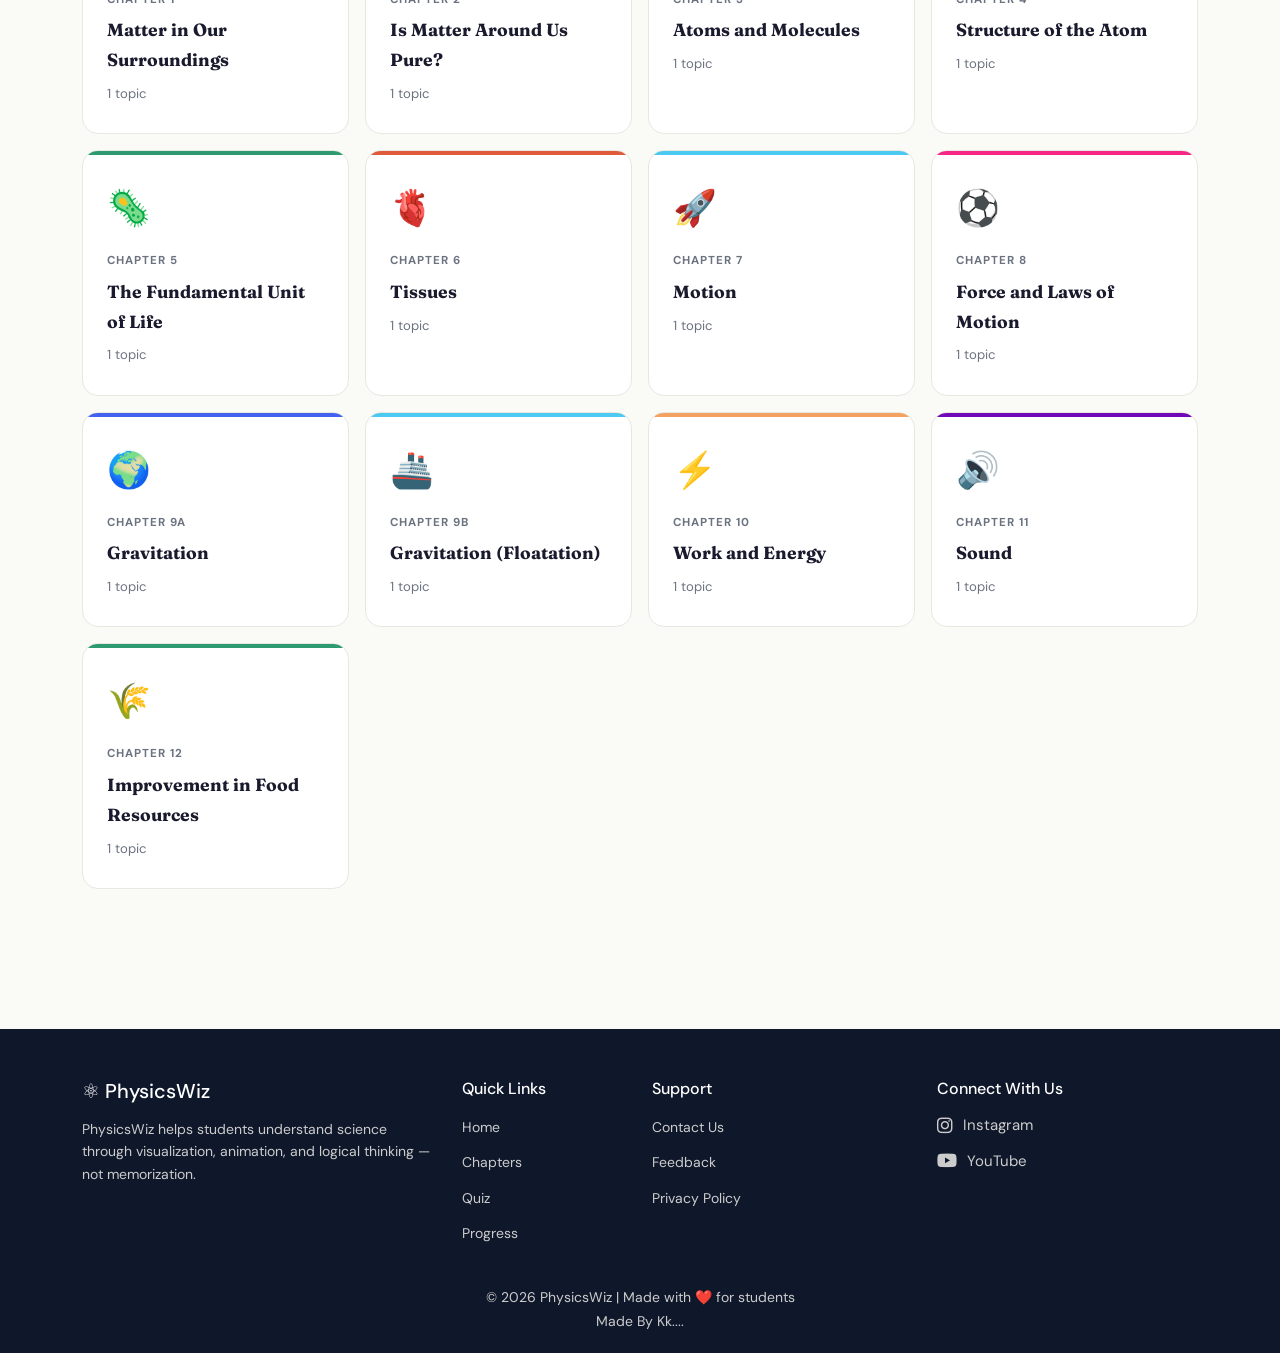
==== commit 16e23e2b: "Update class_Ninth.html" ====
--- a/Class9th/class_Ninth.html
+++ b/Class9th/class_Ninth.html
@@ -29,7 +29,6 @@
 
       <!-- NAV LINKS -->
       <div class="nav-links" id="mobileMenu">
-        <a href="class_Ninth.html">Class 9th</a>
         <a href="#" onclick="showPage('home')">Home</a>
         <a href="#" onclick="showPage('units')">Chapters</a>
         <a href="#" onclick="showPage('quiz')">Quiz</a>
@@ -280,4 +279,4 @@
   </footer>
 </body>
 
-</html>+</html>
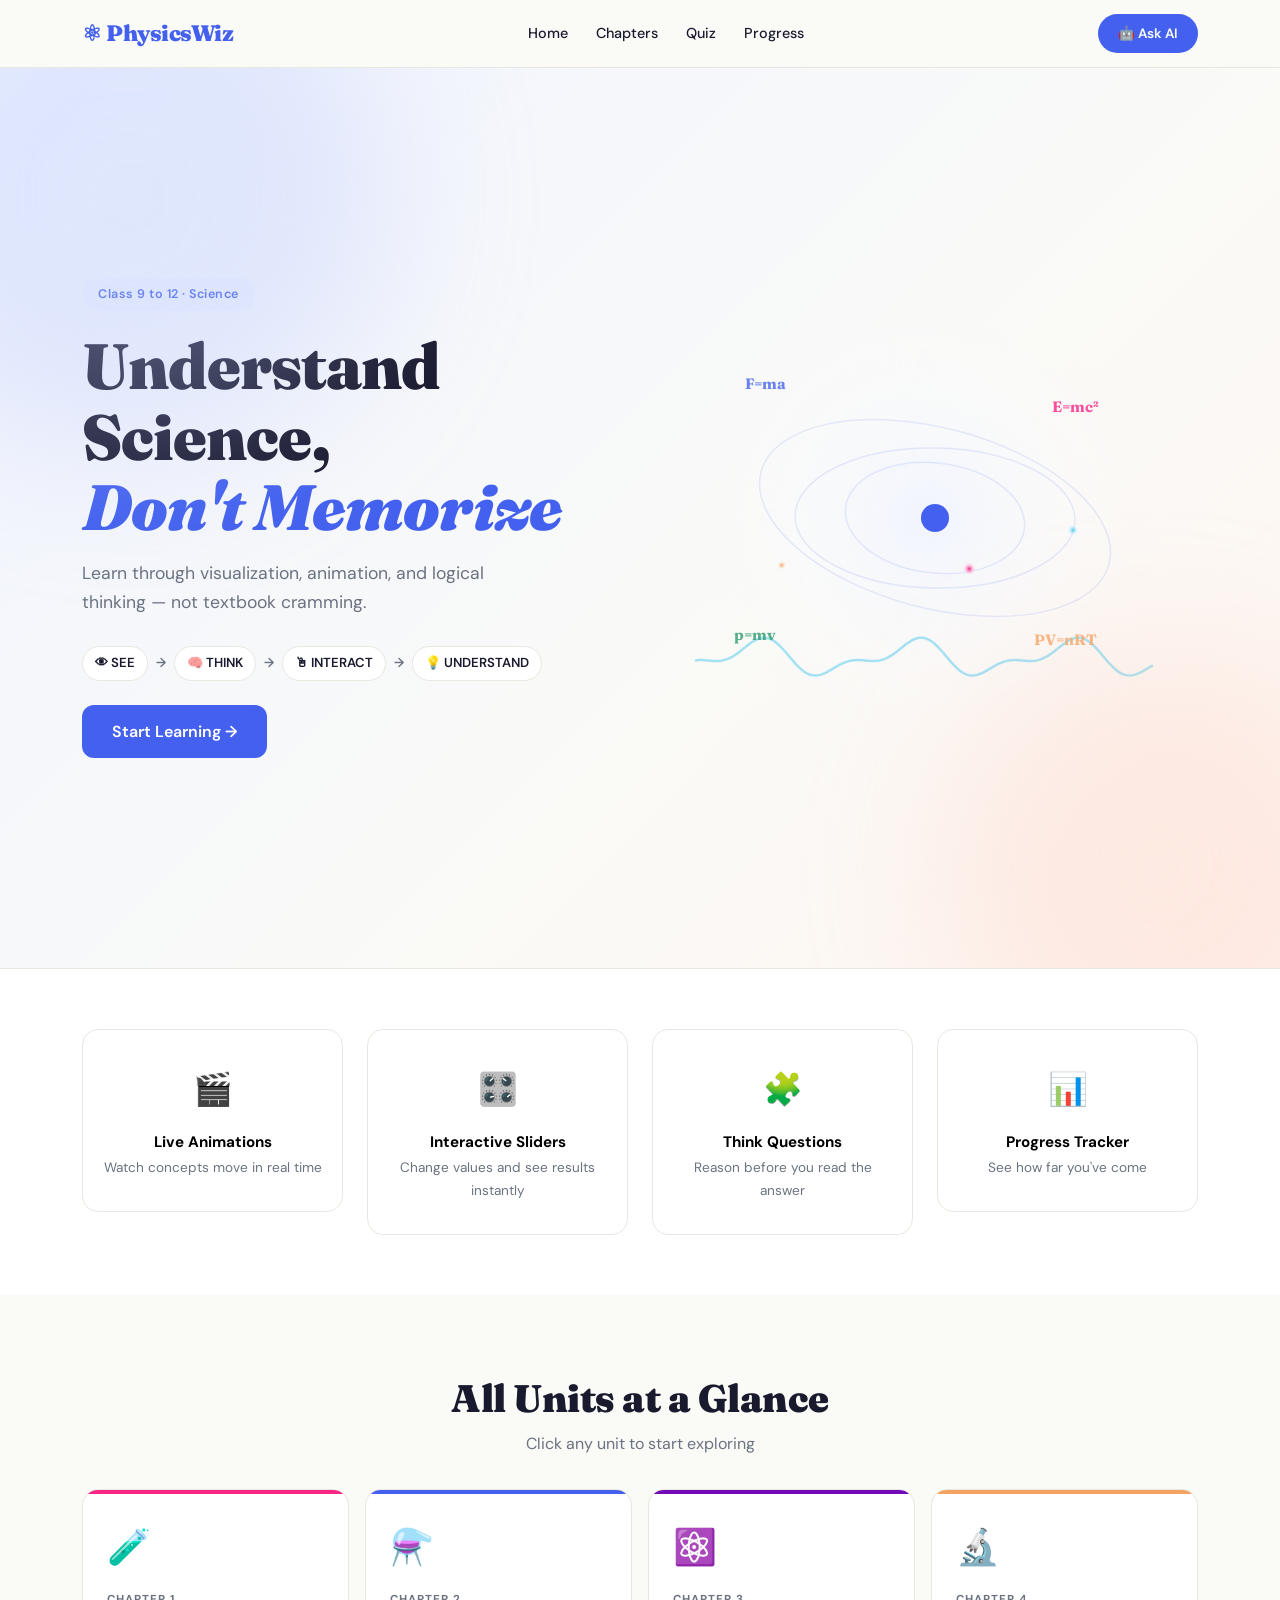
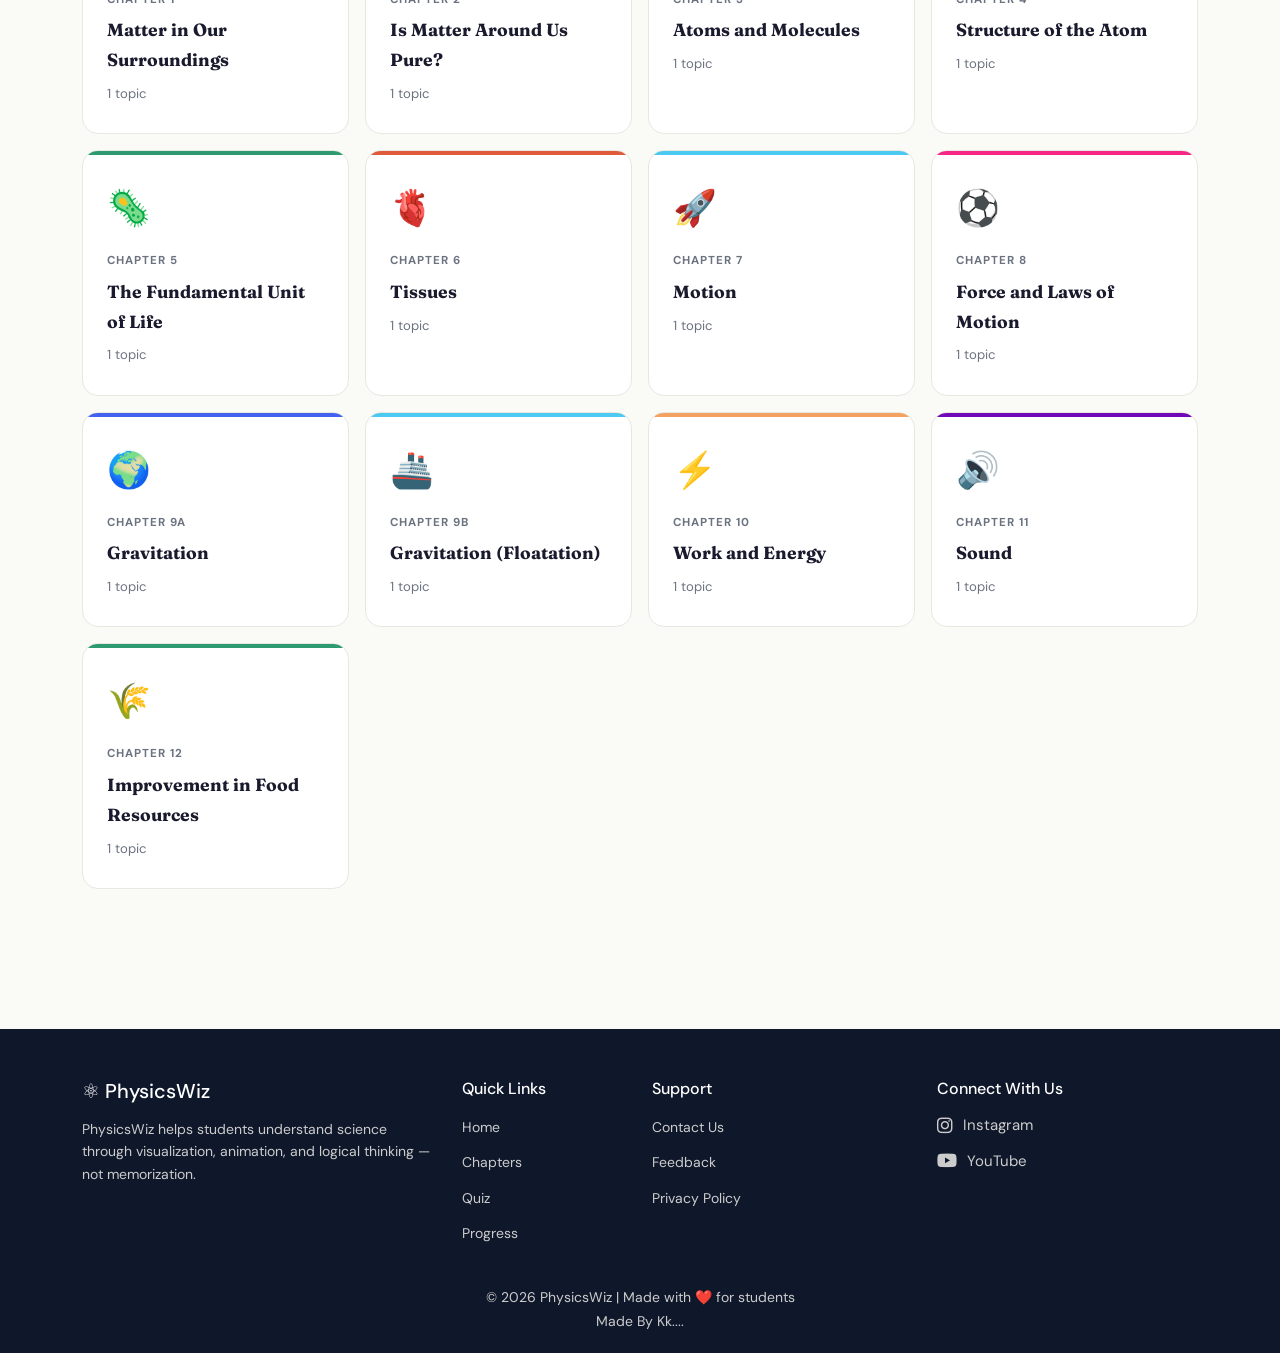
==== commit 69bd601f: "Update class_Ninth.html" ====
--- a/Class9th/class_Ninth.html
+++ b/Class9th/class_Ninth.html
@@ -250,9 +250,9 @@
         <div class="col-md-3">
           <h6>Support</h6>
           <ul>
-            <li><a href="Login.html">Contact Us</a></li>
-            <li><a href="Feedback.html">Feedback</a></li>
-            <li><a href="Privacy.html">Privacy Policy</a></li>
+            <li><a href="/Login.html">Contact Us</a></li>
+            <li><a href="/Feedback.html">Feedback</a></li>
+            <li><a href="/Privacy.html">Privacy Policy</a></li>
           </ul>
         </div>
 
